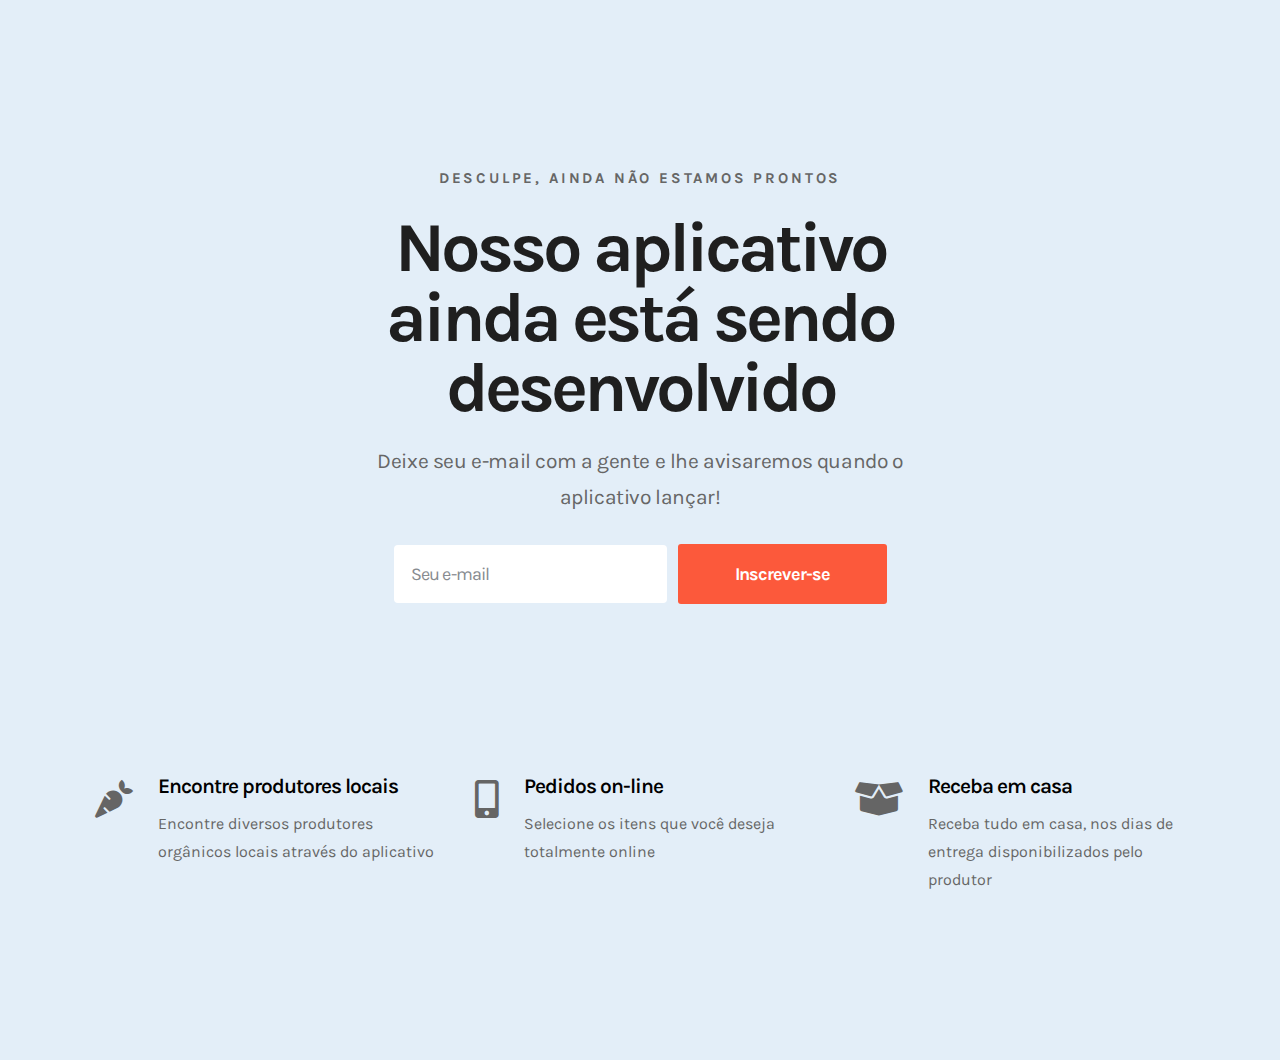
==== form.html @ c7469ba0 "reordering" ====
<!DOCTYPE html>
<html lang="en">

<head>
  <meta charset="UTF-8">
  <meta name="viewport" content="width=device-width, initial-scale=1.0">
  <meta http-equiv="X-UA-Compatible" content="ie=edge">
  <title></title>
  <!-- Plugins CSS -->
  <link rel="stylesheet" href="projeto2/plugins/bootstrap-4.3.1/css/bootstrap.min.css">
  <link rel="stylesheet" href="projeto2/plugins/meanmenu/meanmenu.css">
  <!-- fonts -->
  <link rel="stylesheet" href="projeto2/fonts/ep-icon-fonts/css/style.css">
  <link rel="stylesheet" href="projeto2/fonts/fontawesome-5/css/all.min.css">
  <!-- Custom Stylesheet -->
  <link rel="stylesheet" href="projeto2/css/settings.css">
  <link rel="stylesheet" href="projeto2/css/style.css">
</head>

<body>
<div class="site-wrapper">
    <!-- Header Starts -->


    <!-- Hero Area Starts -->
    <div class="hero-area">
      <div class="container">
        <div class="row justify-content-center">
            <div class="col-lg-8 col-xl-7">
              <div class="hero-content">
                  <h5>Desculpe, Ainda não estamos prontos</h5>
                  <h2>Nosso aplicativo ainda está sendo desenvolvido</h2>
                  <p>Deixe seu e-mail com a gente e lhe avisaremos quando o aplicativo lançar!</p>
              </div>
            </div>

            <div class="col-lg-7 col-xl-6">
                <div class="subscription-form">
                  <form action="https://formspree.io/xvowpbqb" method="POST">
                        <div class="form-group">
                          <input type="text" class="form-control" placeholder="Seu e-mail">
                          <button class="submit-btn btn--hover-shine ">Inscrever-se</button>
                        </div>

                  </form>
                </div>
            </div>
        </div>
      </div>
    </div>

    <!-- Feature Area Starts -->
    <div class="feature-area">
      <div class="container">
        <div class="row mb-d-30">
          <div class="col-lg-4 col-sm-6 mb--30">
            <div class="feature-widget">
              <div class="widget-icon">
                <i class="fas fa-carrot"></i>
              </div>
              <div class="content">
                <h5>Encontre produtores locais</h5>
                <p>Encontre diversos produtores orgânicos locais através do aplicativo</p>
              </div>
            </div>
          </div>
          <div class="col-lg-4 col-sm-6 mb--30">
            <div class="feature-widget">
              <div class="widget-icon">
                <i class="fas fa-mobile-alt"></i>
              </div>
              <div class="content">
                <h5>Pedidos on-line</h5>
                <p>Selecione os itens que você deseja totalmente online</p>
              </div>
            </div>
          </div>
          <div class="col-lg-4 col-sm-6 mb--30">
            <div class="feature-widget">
              <div class="widget-icon">
                <i class="fas fa-box-open"></i>

              </div>
              <div class="content">
                <h5>Receba em casa</h5>
                <p>Receba tudo em casa, nos dias de entrega disponibilizados pelo produtor</p>
              </div>
            </div>
          </div>
        </div>
      </div>
    </div>

  <!-- Vendor JS-->
  <script src="/projeto2/plugins/jquery/jquery.min.js"></script>
  <script src="/projeto2/plugins/jquery/jquery-migrate.min.js"></script>
  <script src="/projeto2/plugins/bootstrap-4.3.1/js/bootstrap.bundle.js"></script>
  <script src="/projeto2/plugins/meanmenu/jquery.meanmenu.js"></script>
  <!-- Plugins JS -->
  <script src="/projeto2/js/active.js"></script>
</body>

</html>
---- projeto2/fonts/ep-icon-fonts/css/style.css ----
/*--------------------------------

ep Web Font
Generated using nucleoapp.com

-------------------------------- */
@font-face {
  font-family: 'ep';
  src: url('../fonts/ep.eot');
  src: url('../fonts/ep.eot') format('embedded-opentype'), url('../fonts/ep.woff2') format('woff2'), url('../fonts/ep.woff') format('woff'), url('../fonts/ep.ttf') format('truetype'), url('../fonts/ep.svg') format('svg');
  font-weight: normal;
  font-style: normal;
}
/*------------------------
	base class definition
-------------------------*/
.icon {
  display: inline-block;
  font: normal normal normal 1em/1 'ep';
  speak: none;
  text-transform: none;
  /* Better Font Rendering */
  -webkit-font-smoothing: antialiased;
  -moz-osx-font-smoothing: grayscale;
}
/*------------------------
  change icon size
-------------------------*/
/* relative units */
.icon-sm {
  font-size: 0.8em;
}
.icon-lg {
  font-size: 1.2em;
}
/* absolute units */
.icon-16 {
  font-size: 16px;
}
.icon-32 {
  font-size: 32px;
}
/*----------------------------------
  add a square/circle background
-----------------------------------*/
.icon-bg-square,
.icon-bg-circle {
  padding: 0.35em;
  background-color: #eee;
}
.icon-bg-circle {
  border-radius: 50%;
}
/*------------------------------------
  use icons as list item markers
-------------------------------------*/
.icon-ul {
  padding-left: 0;
  list-style-type: none;
}
.icon-ul > li {
  display: flex;
  align-items: flex-start;
  line-height: 1.4;
}
.icon-ul > li > .icon {
  margin-right: 0.4em;
  line-height: inherit;
}
/*------------------------
  spinning icons
-------------------------*/
.icon-is-spinning {
  -webkit-animation: icon-spin 2s infinite linear;
  -moz-animation: icon-spin 2s infinite linear;
  animation: icon-spin 2s infinite linear;
}
@-webkit-keyframes icon-spin {
  0% {
    -webkit-transform: rotate(0deg);
  }
  100% {
    -webkit-transform: rotate(360deg);
  }
}
@-moz-keyframes icon-spin {
  0% {
    -moz-transform: rotate(0deg);
  }
  100% {
    -moz-transform: rotate(360deg);
  }
}
@keyframes icon-spin {
  0% {
    -webkit-transform: rotate(0deg);
    -moz-transform: rotate(0deg);
    -ms-transform: rotate(0deg);
    -o-transform: rotate(0deg);
    transform: rotate(0deg);
  }
  100% {
    -webkit-transform: rotate(360deg);
    -moz-transform: rotate(360deg);
    -ms-transform: rotate(360deg);
    -o-transform: rotate(360deg);
    transform: rotate(360deg);
  }
}
/*------------------------
  rotated/flipped icons
-------------------------*/
.icon-rotate-90 {
  filter: progid:DXImageTransform.Microsoft.BasicImage(rotation=1);
  -webkit-transform: rotate(90deg);
  -moz-transform: rotate(90deg);
  -ms-transform: rotate(90deg);
  -o-transform: rotate(90deg);
  transform: rotate(90deg);
}
.icon-rotate-180 {
  filter: progid:DXImageTransform.Microsoft.BasicImage(rotation=2);
  -webkit-transform: rotate(180deg);
  -moz-transform: rotate(180deg);
  -ms-transform: rotate(180deg);
  -o-transform: rotate(180deg);
  transform: rotate(180deg);
}
.icon-rotate-270 {
  filter: progid:DXImageTransform.Microsoft.BasicImage(rotation=3);
  -webkit-transform: rotate(270deg);
  -moz-transform: rotate(270deg);
  -ms-transform: rotate(270deg);
  -o-transform: rotate(270deg);
  transform: rotate(270deg);
}
.icon-flip-y {
  filter: progid:DXImageTransform.Microsoft.BasicImage(rotation=0);
  -webkit-transform: scale(-1, 1);
  -moz-transform: scale(-1, 1);
  -ms-transform: scale(-1, 1);
  -o-transform: scale(-1, 1);
  transform: scale(-1, 1);
}
.icon-flip-x {
  filter: progid:DXImageTransform.Microsoft.BasicImage(rotation=2);
  -webkit-transform: scale(1, -1);
  -moz-transform: scale(1, -1);
  -ms-transform: scale(1, -1);
  -o-transform: scale(1, -1);
  transform: scale(1, -1);
}
/*------------------------
	icons
-------------------------*/

.icon-cloud-download-95::before {
  content: "\ea02";
}

.icon-home-minimal::before {
  content: "\ea03";
}

.icon-single-04::before {
  content: "\ea04";
}

.icon-users-mm::before {
  content: "\ea05";
}

.icon-webpage::before {
  content: "\ea06";
}

.icon-layout-25::before {
  content: "\ea07";
}

.icon-analytics::before {
  content: "\ea08";
}

.icon-chart-pie-36::before {
  content: "\ea09";
}

.icon-chart-bar-33::before {
  content: "\ea0a";
}

.icon-single-copy-06::before {
  content: "\ea0b";
}

.icon-home::before {
  content: "\ea0c";
}

.icon-single-content-03::before {
  content: "\ea0d";
}

.icon-bell-53::before {
  content: "\ea0e";
}

.icon-email-84::before {
  content: "\ea0f";
}

.icon-send::before {
  content: "\ea10";
}

.icon-at-sign::before {
  content: "\ea11";
}

.icon-attach-87::before {
  content: "\ea12";
}

.icon-edit-72::before {
  content: "\ea13";
}

.icon-tail-right::before {
  content: "\ea14";
}

.icon-minimal-right::before {
  content: "\ea15";
}

.icon-tail-left::before {
  content: "\ea16";
}

.icon-minimal-left::before {
  content: "\ea17";
}

.icon-tail-up::before {
  content: "\ea18";
}

.icon-minimal-up::before {
  content: "\ea19";
}

.icon-minimal-down::before {
  content: "\ea1a";
}

.icon-tail-down::before {
  content: "\ea1b";
}

.icon-settings-gear-64::before {
  content: "\ea1c";
}

.icon-settings::before {
  content: "\ea1d";
}

.icon-menu-dots::before {
  content: "\ea1e";
}

.icon-menu-left::before {
  content: "\ea1f";
}

.icon-funnel-40::before {
  content: "\ea20";
}

.icon-filter::before {
  content: "\ea21";
}

.icon-preferences-circle::before {
  content: "\ea22";
}

.icon-check-2::before {
  content: "\ea23";
}

.icon-cart-simple::before {
  content: "\ea24";
}

.icon-cart-9::before {
  content: "\ea25";
}

.icon-card-update::before {
  content: "\ea26";
}

.icon-basket::before {
  content: "\ea27";
}

.icon-check-circle-07::before {
  content: "\ea28";
}

.icon-simple-remove::before {
  content: "\ea29";
}

.icon-circle-remove::before {
  content: "\ea2a";
}

.icon-alert-circle-exc::before {
  content: "\ea2b";
}

.icon-bug::before {
  content: "\ea2c";
}

.icon-share-66::before {
  content: "\ea2d";
}

.icon-time-3::before {
  content: "\ea2e";
}

.icon-time::before {
  content: "\ea2f";
}

.icon-coffee::before {
  content: "\ea30";
}

.icon-smile::before {
  content: "\ea31";
}

.icon-sad::before {
  content: "\ea32";
}

.icon-broken-heart::before {
  content: "\ea33";
}

.icon-heart-2::before {
  content: "\ea34";
}

.icon-pin-3::before {
  content: "\ea35";
}

.icon-marker-3::before {
  content: "\ea36";
}

.icon-globe-2::before {
  content: "\ea37";
}

.icon-world-2::before {
  content: "\ea38";
}

.icon-phone-2::before {
  content: "\ea39";
}

.icon-check-square-11::before {
  content: "\ea3a";
}

.icon-wallet-90::before {
  content: "\ea3b";
}

.icon-credit-card::before {
  content: "\ea3c";
}

.icon-payment::before {
  content: "\ea3d";
}

.icon-tag::before {
  content: "\ea3e";
}

.icon-tag-cut::before {
  content: "\ea3f";
}

.icon-tag-content::before {
  content: "\ea40";
}

.icon-flag-diagonal-33::before {
  content: "\ea41";
}

.icon-triangle-right-17::before {
  content: "\ea47";
}

.icon-puzzle-10::before {
  content: "\ea48";
}

.icon-triangle-right-17-2::before {
  content: "\ea49";
}

.icon-btn-play::before {
  content: "\ea4a";
}

.icon-btn-play-2::before {
  content: "\ea4b";
}

.icon-menu-34::before {
  content: "\ea4c";
}

.icon-menu-left-2::before {
  content: "\ea4d";
}

.icon-heart-2-2::before {
  content: "\ea4e";
}

.icon-single-04-2::before {
  content: "\ea4f";
}

.icon-users-mm-2::before {
  content: "\ea50";
}

.icon-l-settings::before {
  content: "\ea51";
}

.icon-book-open-2::before {
  content: "\ea52";
}

.icon-layers-3::before {
  content: "\ea53";
}

.icon-logo-fb-simple::before {
  content: "\ea55";
}

.icon-logo-twitter::before {
  content: "\ea56";
}

.icon-google::before {
  content: "\ea57";
}

.icon-logo-pinterest::before {
  content: "\ea58";
}

.icon-logo-instagram::before {
  content: "\ea59";
}

.icon-logo-dribbble::before {
  content: "\ea5a";
}

.icon-tablet-mobile::before {
  content: "\ea5b";
}

.icon-house-search-engine::before {
  content: "\ea5c";
}

.icon-house-pricing::before {
  content: "\ea5d";
}

.icon-pulse-chart::before {
  content: "\ea5e";
}

.icon-plug::before {
  content: "\ea5f";
}

.icon-app-store::before {
  content: "\ea60";
}

.icon-power-level::before {
  content: "\ea61";
}

.icon-window-add::before {
  content: "\ea62";
}

.icon-form::before {
  content: "\ea63";
}

.icon-folder-15::before {
  content: "\ea64";
}

.icon-lock::before {
  content: "\ea65";
}

.icon-unlocked::before {
  content: "\ea66";
}

.icon-e-reader::before {
  content: "\ea67";
}

.icon-layout-grid::before {
  content: "\ea68";
}

.icon-single-copies::before {
  content: "\ea69";
}

.icon-lock-2::before {
  content: "\ea6a";
}

.icon-unlocked-2::before {
  content: "\ea6b";
}

.icon-archery-target::before {
  content: "\ea6c";
}

.icon-chat-46::before {
  content: "\ea6d";
}
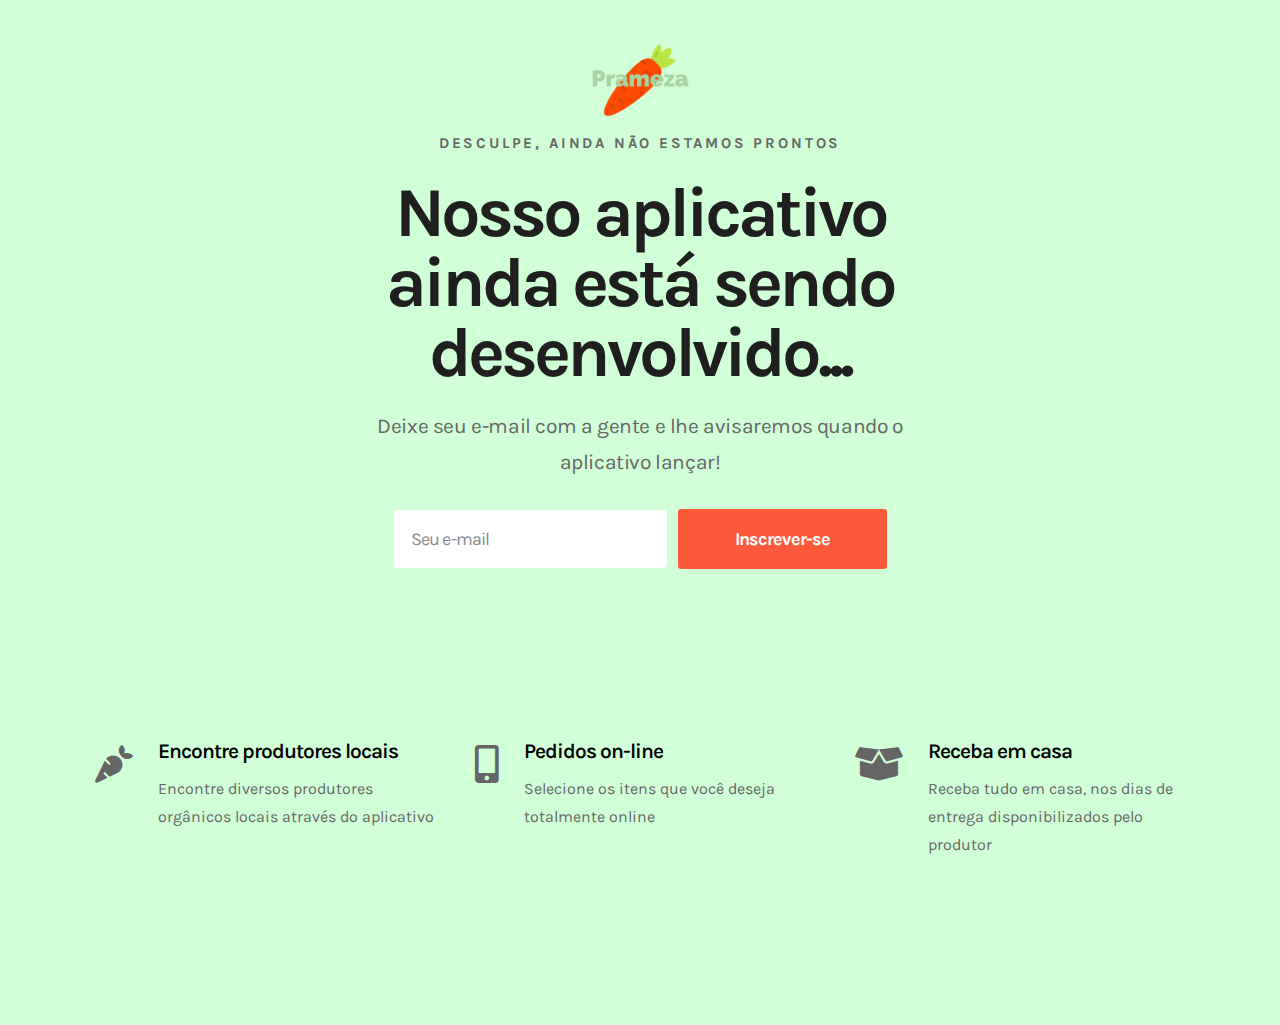
==== commit 16ae0627: "arrumar form.html" ====
--- a/form.html
+++ b/form.html
@@ -19,17 +19,16 @@
 
 <body>
 <div class="site-wrapper">
-    <!-- Header Starts -->
-
 
     <!-- Hero Area Starts -->
-    <div class="hero-area">
+    <div class="hero-area" style="background-color:#D1FFD7">
       <div class="container">
         <div class="row justify-content-center">
             <div class="col-lg-8 col-xl-7">
               <div class="hero-content">
+                  <img src="projeto/img/logo.png" alt="logo" height="100vw">
                   <h5>Desculpe, Ainda não estamos prontos</h5>
-                  <h2>Nosso aplicativo ainda está sendo desenvolvido</h2>
+                  <h2>Nosso aplicativo ainda está sendo desenvolvido...</h2>
                   <p>Deixe seu e-mail com a gente e lhe avisaremos quando o aplicativo lançar!</p>
               </div>
             </div>
@@ -38,7 +37,7 @@
                 <div class="subscription-form">
                   <form action="https://formspree.io/xvowpbqb" method="POST">
                         <div class="form-group">
-                          <input type="text" class="form-control" placeholder="Seu e-mail">
+                          <input type="text" class="form-control" name="email" placeholder="Seu e-mail">
                           <button class="submit-btn btn--hover-shine ">Inscrever-se</button>
                         </div>
 
@@ -50,7 +49,7 @@
     </div>
 
     <!-- Feature Area Starts -->
-    <div class="feature-area">
+    <div class="feature-area" style="background-color:#D1FFD7">
       <div class="container">
         <div class="row mb-d-30">
           <div class="col-lg-4 col-sm-6 mb--30">
--- a/projeto2/css/style.css
+++ b/projeto2/css/style.css
@@ -21917,12 +21917,12 @@
 
 .hero-area {
   padding-bottom: 35px;
-  padding-top: 100px;
+  padding-top: 30px;
 }
 
 @media (min-width: 992px) {
   .hero-area {
-    padding-top: 165px;
+    padding-top: 30px;
     padding-bottom: 0;
   }
 }
@@ -22262,7 +22262,7 @@
     Content Sectio-01
 //////////////////////////// */
 .content-section-01 {
-  background-color: #258aff;
+  background-color: #D1FFD7;
   padding: 70px 0;
 }
 
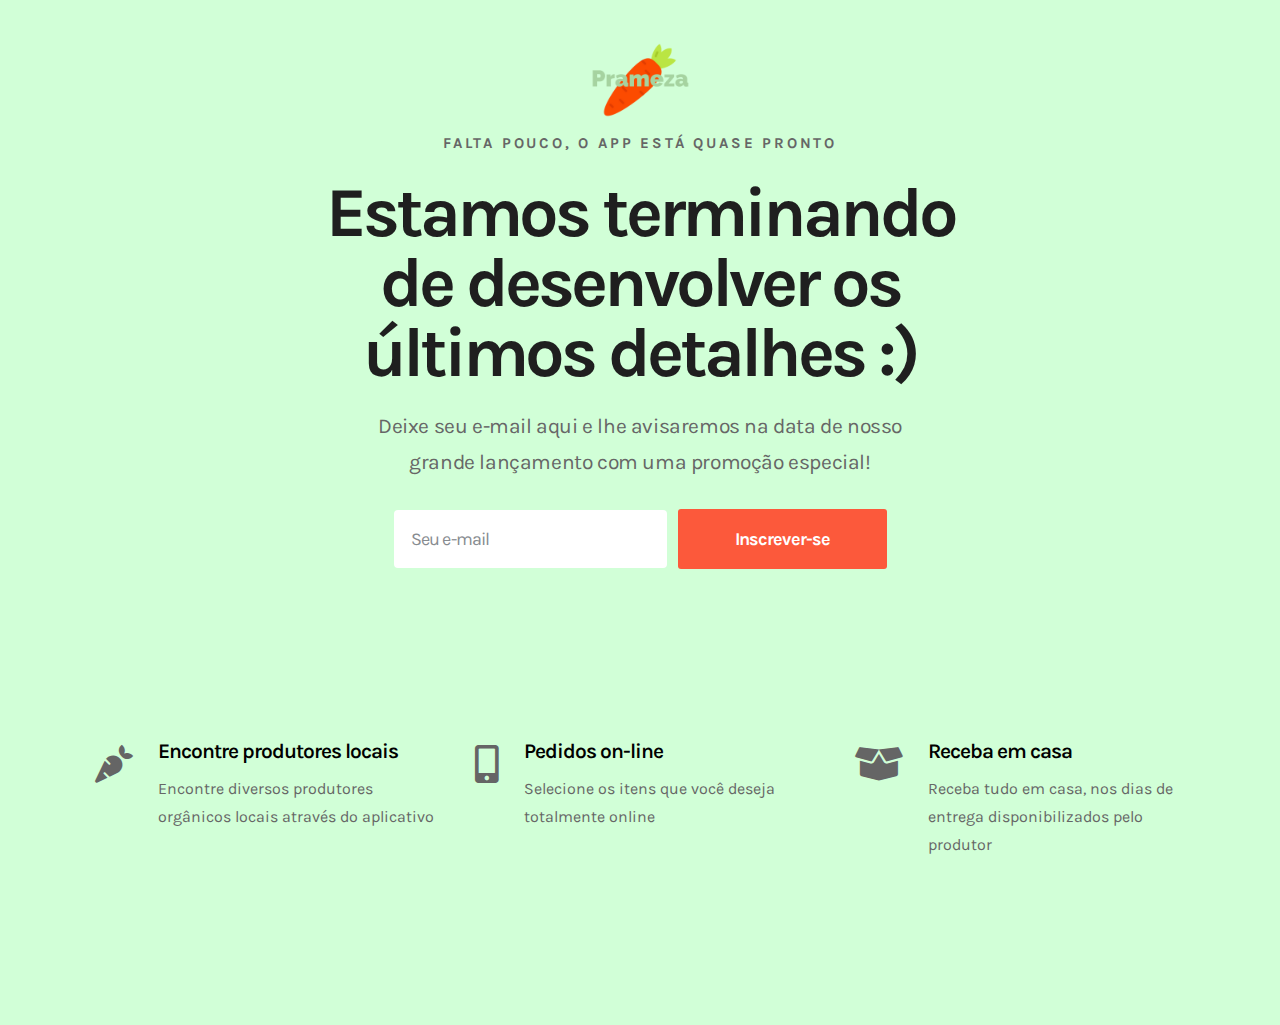
==== commit 6c599561: "text alterations in form.html" ====
--- a/form.html
+++ b/form.html
@@ -2,10 +2,19 @@
 <html lang="en">
 
 <head>
+
+  <!-- Google Tag Manager -->
+  <script>(function(w,d,s,l,i){w[l]=w[l]||[];w[l].push({'gtm.start':
+  new Date().getTime(),event:'gtm.js'});var f=d.getElementsByTagName(s)[0],
+  j=d.createElement(s),dl=l!='dataLayer'?'&l='+l:'';j.async=true;j.src=
+  'https://www.googletagmanager.com/gtm.js?id='+i+dl;f.parentNode.insertBefore(j,f);
+  })(window,document,'script','dataLayer','GTM-5QHQK9M');</script>
+  <!-- End Google Tag Manager -->
+
   <meta charset="UTF-8">
   <meta name="viewport" content="width=device-width, initial-scale=1.0">
   <meta http-equiv="X-UA-Compatible" content="ie=edge">
-  <title></title>
+  <title>Prameza</title>
   <!-- Plugins CSS -->
   <link rel="stylesheet" href="projeto2/plugins/bootstrap-4.3.1/css/bootstrap.min.css">
   <link rel="stylesheet" href="projeto2/plugins/meanmenu/meanmenu.css">
@@ -15,9 +24,18 @@
   <!-- Custom Stylesheet -->
   <link rel="stylesheet" href="projeto2/css/settings.css">
   <link rel="stylesheet" href="projeto2/css/style.css">
+
+  <link rel="shortcut icon" type="image/png" href="projeto/img/logo.ico"/>
+
 </head>
 
 <body>
+
+<!-- Google Tag Manager (noscript) -->
+<noscript><iframe src="https://www.googletagmanager.com/ns.html?id=GTM-5QHQK9M"
+height="0" width="0" style="display:none;visibility:hidden"></iframe></noscript>
+<!-- End Google Tag Manager (noscript) -->
+
 <div class="site-wrapper">
 
     <!-- Hero Area Starts -->
@@ -27,9 +45,9 @@
             <div class="col-lg-8 col-xl-7">
               <div class="hero-content">
                   <img src="projeto/img/logo.png" alt="logo" height="100vw">
-                  <h5>Desculpe, Ainda não estamos prontos</h5>
-                  <h2>Nosso aplicativo ainda está sendo desenvolvido...</h2>
-                  <p>Deixe seu e-mail com a gente e lhe avisaremos quando o aplicativo lançar!</p>
+                  <h5>Falta pouco, o app está quase pronto</h5>
+                  <h2>Estamos terminando de desenvolver os últimos detalhes :)</h2>
+                  <p>Deixe seu e-mail aqui e lhe avisaremos na data de nosso grande lançamento com uma promoção especial!</p>
               </div>
             </div>
 
